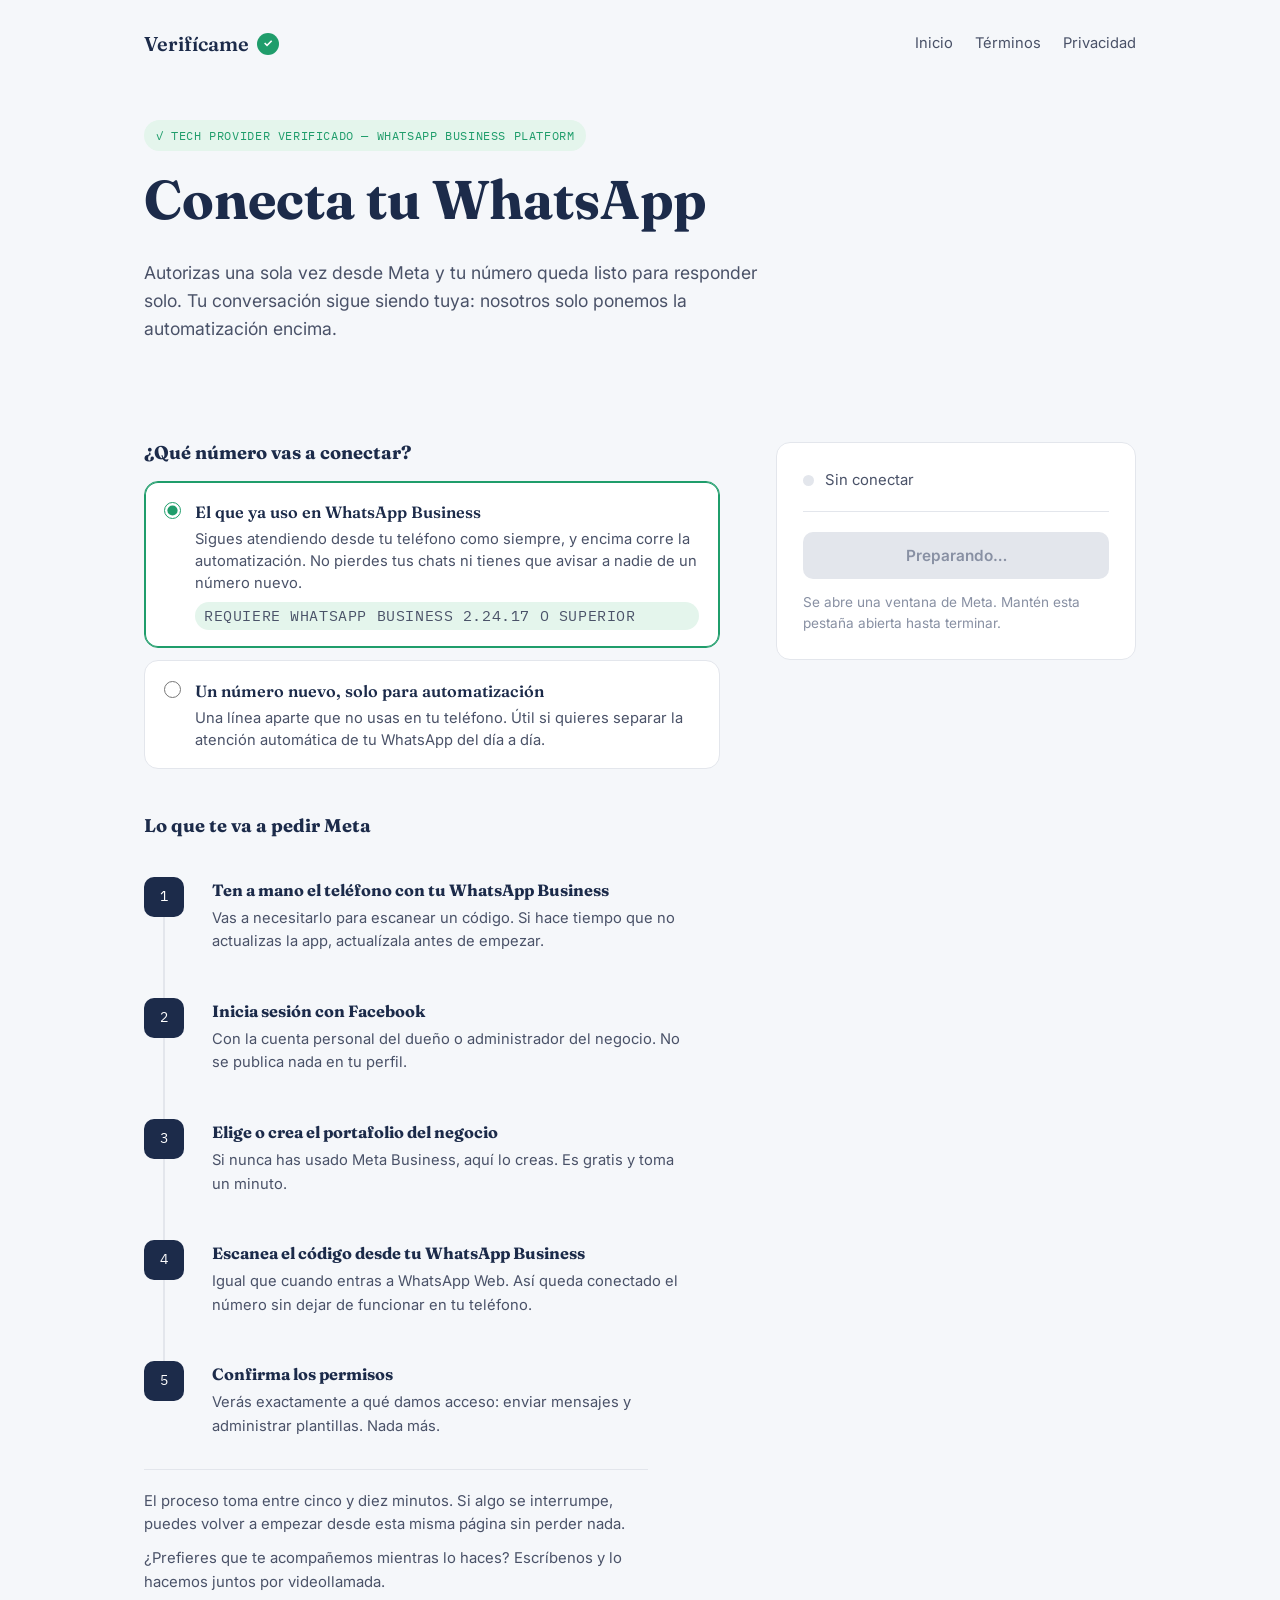
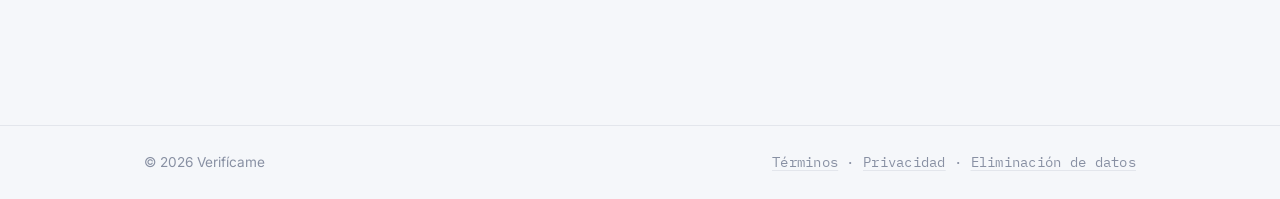
==== conectate.html @ 5ae36aba "Add WhatsApp onboarding page with Coexistence support Add /conectate, the page clients use to connec" ====
<!DOCTYPE html>
<html lang="es">
<head>
<meta charset="UTF-8">
<meta name="viewport" content="width=device-width, initial-scale=1.0">
<title>Conecta tu WhatsApp — Verifícame</title>
<meta name="description" content="Conecta el WhatsApp de tu negocio con Verifícame. Autorizas una sola vez desde Meta y tu número queda listo para responder solo.">
<!-- Página operativa: se le pasa al cliente por enlace directo, no se busca. -->
<meta name="robots" content="noindex, follow">
<link rel="preconnect" href="https://fonts.googleapis.com">
<link rel="preconnect" href="https://fonts.gstatic.com" crossorigin>
<link href="https://fonts.googleapis.com/css2?family=Fraunces:opsz,wght@9..144,400;9..144,600;9..144,700&family=Inter:wght@400;500;600&family=IBM+Plex+Mono:wght@400;500&display=swap" rel="stylesheet">
<link rel="stylesheet" href="styles.css">
</head>
<body>

<header class="site-header">
  <a href="/" class="wordmark">Verifícame <span class="mark">✓</span></a>
  <nav>
    <a href="/">Inicio</a>
    <a href="/terminos">Términos</a>
    <a href="/privacidad">Privacidad</a>
  </nav>
</header>

<section class="hero">
  <span class="badge">✓ Tech Provider verificado — WhatsApp Business Platform</span>
  <h1>Conecta tu WhatsApp</h1>
  <p class="lede">
    Autorizas una sola vez desde Meta y tu número queda listo para responder solo.
    Tu conversación sigue siendo tuya: nosotros solo ponemos la automatización encima.
  </p>
</section>

<main class="conectar">

  <div>
    <h2>¿Qué número vas a conectar?</h2>

    <fieldset class="opciones">
      <legend class="sr-only">Tipo de conexión</legend>

      <label class="opcion">
        <input type="radio" name="flujo" value="coexistencia" checked>
        <strong>El que ya uso en WhatsApp Business</strong>
        <span>
          Sigues atendiendo desde tu teléfono como siempre, y encima corre la
          automatización. No pierdes tus chats ni tienes que avisar a nadie de
          un número nuevo.
        </span>
        <span class="requisito">Requiere WhatsApp Business 2.24.17 o superior</span>
      </label>

      <label class="opcion">
        <input type="radio" name="flujo" value="nuevo">
        <strong>Un número nuevo, solo para automatización</strong>
        <span>
          Una línea aparte que no usas en tu teléfono. Útil si quieres separar
          la atención automática de tu WhatsApp del día a día.
        </span>
      </label>
    </fieldset>

    <h2>Lo que te va a pedir Meta</h2>

    <div class="process-list" id="pasos-coexistencia">
      <div class="process-step">
        <span class="num">1</span>
        <div>
          <h4>Ten a mano el teléfono con tu WhatsApp Business</h4>
          <p>Vas a necesitarlo para escanear un código. Si hace tiempo que no actualizas la app, actualízala antes de empezar.</p>
        </div>
      </div>
      <div class="process-step">
        <span class="num">2</span>
        <div>
          <h4>Inicia sesión con Facebook</h4>
          <p>Con la cuenta personal del dueño o administrador del negocio. No se publica nada en tu perfil.</p>
        </div>
      </div>
      <div class="process-step">
        <span class="num">3</span>
        <div>
          <h4>Elige o crea el portafolio del negocio</h4>
          <p>Si nunca has usado Meta Business, aquí lo creas. Es gratis y toma un minuto.</p>
        </div>
      </div>
      <div class="process-step">
        <span class="num">4</span>
        <div>
          <h4>Escanea el código desde tu WhatsApp Business</h4>
          <p>Igual que cuando entras a WhatsApp Web. Así queda conectado el número sin dejar de funcionar en tu teléfono.</p>
        </div>
      </div>
      <div class="process-step">
        <span class="num">5</span>
        <div>
          <h4>Confirma los permisos</h4>
          <p>Verás exactamente a qué damos acceso: enviar mensajes y administrar plantillas. Nada más.</p>
        </div>
      </div>
    </div>

    <div class="process-list" id="pasos-nuevo" hidden>
      <div class="process-step">
        <span class="num">1</span>
        <div>
          <h4>Inicia sesión con Facebook</h4>
          <p>Con la cuenta personal del dueño o administrador del negocio. No se publica nada en tu perfil.</p>
        </div>
      </div>
      <div class="process-step">
        <span class="num">2</span>
        <div>
          <h4>Elige o crea el portafolio del negocio</h4>
          <p>Si nunca has usado Meta Business, aquí lo creas. Es gratis y toma un minuto.</p>
        </div>
      </div>
      <div class="process-step">
        <span class="num">3</span>
        <div>
          <h4>Registra el número</h4>
          <p>Uno que no esté en uso en WhatsApp ni en WhatsApp Business. Meta lo verifica con un código por SMS o llamada.</p>
        </div>
      </div>
      <div class="process-step">
        <span class="num">4</span>
        <div>
          <h4>Confirma los permisos</h4>
          <p>Verás exactamente a qué damos acceso: enviar mensajes y administrar plantillas. Nada más.</p>
        </div>
      </div>
    </div>

    <div class="nota-lateral">
      <p>El proceso toma entre cinco y diez minutos. Si algo se interrumpe, puedes volver a empezar desde esta misma página sin perder nada.</p>
      <p>¿Prefieres que te acompañemos mientras lo haces? Escríbenos y lo hacemos juntos por videollamada.</p>
    </div>
  </div>

  <aside class="panel" id="panel" data-estado="inicio">
    <div class="dial">
      <span class="dot" aria-hidden="true"></span>
      <span id="dial">Sin conectar</span>
    </div>

    <button type="button" class="btn btn-primary" id="boton" disabled>Preparando…</button>

    <p class="letra-chica">Se abre una ventana de Meta. Mantén esta pestaña abierta hasta terminar.</p>

    <p class="aviso" id="aviso" role="status" aria-live="polite"></p>

    <div class="resultado" id="resultado" hidden>
      <dl>
        <dt>Cuenta de WhatsApp Business</dt>
        <dd id="waba">—</dd>
        <dt>Número</dt>
        <dd id="numero">—</dd>
      </dl>
    </div>
  </aside>

</main>

<footer class="site-footer">
  <div class="in">
    <span>© <span id="year"></span> Verifícame</span>
    <span class="mono"><a href="/terminos">Términos</a> · <a href="/privacidad">Privacidad</a> · <a href="/eliminacion-datos">Eliminación de datos</a></span>
  </div>
</footer>

<noscript>
  <p class="nota-sin-js">
    Esta página necesita JavaScript para abrir el registro de Meta. Actívalo y recarga, o escríbenos y lo hacemos juntos.
  </p>
</noscript>

<script>
document.getElementById('year').textContent = new Date().getFullYear();

/* ── CONFIGURACIÓN ──────────────────────────────────────────────── */

const ID_APP    = '1113254291028963';
const ID_CONFIG = '1613100413530994';
const VERSION   = 'v26.0';

// Canjea el código por un token permanente. Tiene que ser un servidor: el App
// Secret nunca puede viajar al navegador. Además el código es de un solo uso y
// caduca en segundos, así que el canje debe ser lo primero que haga n8n.
const URL_BACKEND = 'https://n8n.verificame.co/webhook/onboarding-whatsapp';

// Meta solo muestra la pantalla de "conecta el número que ya usas" si se pide
// este featureType. Sin él el flujo pide un número nuevo aunque el cliente haya
// elegido coexistencia, y el fallo no se nota hasta que ya está dentro del
// registro de Meta.
const FEATURE_COEXISTENCIA = 'whatsapp_business_app_onboarding';

// Los mensajes del registro llegan por postMessage. Se compara el origen
// completo y no con endsWith, porque 'https://falsofacebook.com' también
// termina en facebook.com.
const ORIGENES_META = [
  'https://www.facebook.com',
  'https://web.facebook.com',
  'https://facebook.com'
];

/* ── ESTADO ─────────────────────────────────────────────────────── */

const panel     = document.getElementById('panel');
const dial      = document.getElementById('dial');
const boton     = document.getElementById('boton');
const aviso     = document.getElementById('aviso');
const resultado = document.getElementById('resultado');

let datosRegistro = null;   // { waba_id, phone_number_id? }
let codigo        = null;
let rescate       = null;
let enviado       = false;

function flujoElegido() {
  return document.querySelector('input[name="flujo"]:checked').value;
}

function estado(nombre, texto) {
  panel.dataset.estado = nombre;
  dial.textContent = texto;
}

function avisar(tipo, texto) {
  aviso.className = 'aviso ' + tipo;
  aviso.textContent = texto;
}

function limpiarAviso() {
  aviso.className = 'aviso';
  aviso.textContent = '';
}

function permitirReintento(etiqueta) {
  boton.disabled = false;
  boton.textContent = etiqueta;
}

/* ── ELECCIÓN DE FLUJO ──────────────────────────────────────────── */

document.querySelectorAll('input[name="flujo"]').forEach(function (radio) {
  radio.addEventListener('change', function () {
    var coexiste = flujoElegido() === 'coexistencia';
    document.getElementById('pasos-coexistencia').hidden = !coexiste;
    document.getElementById('pasos-nuevo').hidden = coexiste;
  });
});

/* ── SDK DE META ────────────────────────────────────────────────── */

window.fbAsyncInit = function () {
  FB.init({ appId: ID_APP, cookie: true, xfbml: false, version: VERSION });
  permitirReintento('Conectar mi WhatsApp');
};

(function (d, s, id) {
  var js, primero = d.getElementsByTagName(s)[0];
  if (d.getElementById(id)) return;
  js = d.createElement(s);
  js.id = id;
  js.src = 'https://connect.facebook.net/es_LA/sdk.js';
  primero.parentNode.insertBefore(js, primero);
}(document, 'script', 'facebook-jssdk'));

// Sin esto, cuando connect.facebook.net no carga —bloqueador de rastreadores,
// red corporativa, extensión de privacidad— el botón se queda en "Preparando…"
// para siempre y el cliente no tiene forma de saber qué pasó.
setTimeout(function () {
  if (window.FB) return;
  boton.textContent = 'No se pudo cargar Meta';
  avisar('mal', 'No cargó el conector de Meta. Casi siempre es un bloqueador de rastreadores o la red: desactívalo para esta página y recárgala, o escríbenos y lo hacemos juntos.');
}, 8000);

/* ── MENSAJES DEL REGISTRO ──────────────────────────────────────── */

window.addEventListener('message', function (evento) {
  if (ORIGENES_META.indexOf(evento.origin) === -1) return;

  var datos = evento.data;
  if (typeof datos === 'string') {
    try { datos = JSON.parse(datos); } catch (e) { return; }
  }
  if (!datos || datos.type !== 'WA_EMBEDDED_SIGNUP') return;

  switch (datos.event) {
    // Tres finales distintos según el flujo. El de coexistencia es
    // FINISH_WHATSAPP_BUSINESS_APP_ONBOARDING y su payload no trae
    // phone_number_id: el número llega después por webhook.
    case 'FINISH':
    case 'FINISH_ONLY_WABA':
    case 'FINISH_WHATSAPP_BUSINESS_APP_ONBOARDING':
      datosRegistro = datos.data || {};
      programarRescate();
      enviar();
      break;

    // Meta no emite un evento ERROR: los fallos llegan como CANCEL con
    // error_message. Distinguirlos importa, porque decirle "cerraste la
    // ventana" a quien tuvo un error lo manda a buscar el problema donde no está.
    case 'CANCEL':
      var motivo = datos.data && datos.data.error_message;
      estado(motivo ? 'fallo' : 'inicio', motivo ? 'No se pudo conectar' : 'Sin conectar');
      permitirReintento('Conectar mi WhatsApp');
      avisar('mal', motivo || 'Cerraste la ventana antes de terminar. Puedes intentarlo otra vez cuando quieras.');
      break;
  }
});

/* ── RESPUESTA DE FB.login ──────────────────────────────────────── */

function respuestaLogin(respuesta) {
  if (respuesta && respuesta.authResponse && respuesta.authResponse.code) {
    codigo = respuesta.authResponse.code;
    programarRescate();
    enviar();
    return;
  }
  // Sin código no hay nada que canjear. Si el registro ya terminó, del aviso se
  // encarga el rescate; si no, es que simplemente cerró la ventana.
  if (!datosRegistro) {
    estado('inicio', 'Sin conectar');
    permitirReintento('Conectar mi WhatsApp');
  }
}

/* ── ENVÍO AL BACKEND ───────────────────────────────────────────── */

// El código y los datos del registro llegan por caminos distintos y sin orden
// garantizado, así que solo se envía cuando ya están los dos.
function enviar() {
  if (!codigo || !datosRegistro || enviado) return;

  clearTimeout(rescate);
  enviado = true;
  estado('trabajando', 'Terminando la conexión…');

  fetch(URL_BACKEND, {
    method: 'POST',
    headers: { 'Content-Type': 'application/json' },
    body: JSON.stringify({
      code: codigo,
      waba_id: datosRegistro.waba_id || null,
      phone_number_id: datosRegistro.phone_number_id || null,
      flujo: flujoElegido()
    })
  })
    .then(function (r) {
      if (!r.ok) throw new Error('backend');
    })
    .then(function () {
      estado('listo', 'Conectado');
      boton.textContent = 'Listo';
      avisar('bien', 'Tu número quedó conectado. Ya puedes cerrar esta página.');
      document.getElementById('waba').textContent = datosRegistro.waba_id || '—';
      document.getElementById('numero').textContent =
        datosRegistro.phone_number_id || 'Se sincroniza en unos minutos';
      resultado.hidden = false;
    })
    .catch(function () {
      enviado = false;
      estado('fallo', 'Falta un paso');
      permitirReintento('Reintentar');
      avisar('mal', 'Autorizaste correctamente, pero no pudimos guardar la conexión. Escríbenos y lo terminamos nosotros: no hace falta que repitas nada en Meta.');
    });
}

// Si una de las dos piezas no llega nunca, el panel se quedaría en "esperando"
// con el botón desactivado y sin salida. Este temporizador es esa salida.
function programarRescate() {
  clearTimeout(rescate);
  if (codigo && datosRegistro) return;
  rescate = setTimeout(function () {
    if (codigo && datosRegistro) return;
    estado('fallo', 'Quedó a medias');
    permitirReintento('Reintentar');
    avisar('mal', 'La autorización quedó a medias y no pudimos terminarla. Vuelve a intentarlo; si se repite, escríbenos.');
  }, 90000);
}

/* ── LANZAR EL FLUJO ────────────────────────────────────────────── */

boton.addEventListener('click', function () {
  limpiarAviso();
  resultado.hidden = true;
  datosRegistro = null;
  codigo = null;
  enviado = false;
  clearTimeout(rescate);

  boton.disabled = true;
  estado('trabajando', 'Esperando autorización en Meta…');

  var extras = {
    setup: {},
    sessionInfoVersion: '3'
  };
  if (flujoElegido() === 'coexistencia') {
    extras.featureType = FEATURE_COEXISTENCIA;
  }

  FB.login(respuestaLogin, {
    config_id: ID_CONFIG,
    response_type: 'code',
    override_default_response_type: true,
    extras: extras
  });
});
</script>

</body>
</html>
---- styles.css ----
/* Verifícame — sistema visual base
   Paleta: navy de confianza + verde "verificado" como único acento.
   Tipografía: Fraunces (display, con carácter) + Inter (cuerpo) + IBM Plex Mono (rótulos/cláusulas).
*/

:root {
  --bg: #F5F7FA;
  --bg-card: #FFFFFF;
  --ink: #12172B;
  --ink-soft: #4A5268;
  --ink-faint: #8890A3;
  --line: #E3E6EC;
  --brand: #1C2B4A;
  --accent: #1F9D6B;
  --accent-soft: #E4F5EC;
  --alert: #A6371F;
  --alert-soft: #FBEDE9;
  --radius: 14px;
  --max: 760px;
}

* { box-sizing: border-box; }

html {
  scroll-behavior: smooth;
}

body {
  margin: 0;
  background: var(--bg);
  color: var(--ink);
  font-family: 'Inter', system-ui, sans-serif;
  font-size: 16px;
  line-height: 1.6;
  -webkit-font-smoothing: antialiased;
}

a {
  color: var(--brand);
  text-decoration-color: var(--line);
  text-underline-offset: 3px;
}
a:hover { text-decoration-color: var(--accent); }
a:focus-visible, button:focus-visible {
  outline: 2px solid var(--accent);
  outline-offset: 3px;
  border-radius: 4px;
}

h1, h2, h3 {
  font-family: 'Fraunces', Georgia, serif;
  color: var(--brand);
  line-height: 1.15;
  margin: 0 0 0.5em;
}

.mono {
  font-family: 'IBM Plex Mono', ui-monospace, monospace;
  letter-spacing: 0.02em;
}

/* Header */
.site-header {
  display: flex;
  align-items: center;
  justify-content: space-between;
  max-width: 1040px;
  margin: 0 auto;
  padding: 28px 24px 20px;
}

.wordmark {
  display: inline-flex;
  align-items: center;
  gap: 8px;
  font-family: 'Fraunces', Georgia, serif;
  font-weight: 600;
  font-size: 1.25rem;
  color: var(--brand);
  text-decoration: none;
}

.wordmark .mark {
  display: inline-flex;
  align-items: center;
  justify-content: center;
  width: 22px;
  height: 22px;
  border-radius: 999px;
  background: var(--accent);
  color: #fff;
  font-size: 0.7rem;
  font-family: 'Inter', sans-serif;
  font-weight: 700;
}

.site-header nav {
  display: flex;
  gap: 22px;
  font-size: 0.92rem;
}
.site-header nav a {
  color: var(--ink-soft);
  text-decoration: none;
}
.site-header nav a:hover,
.site-header nav a[aria-current="page"] {
  color: var(--brand);
}

/* Legal document layout */
.doc {
  max-width: var(--max);
  margin: 0 auto;
  padding: 8px 24px 100px;
}

.doc-meta {
  display: flex;
  flex-wrap: wrap;
  gap: 8px 18px;
  font-family: 'IBM Plex Mono', monospace;
  font-size: 0.78rem;
  color: var(--ink-faint);
  text-transform: uppercase;
  letter-spacing: 0.04em;
  margin: 6px 0 28px;
}

.doc h1 {
  font-size: clamp(2rem, 4vw, 2.6rem);
  max-width: 14ch;
}

.doc > .lede {
  color: var(--ink-soft);
  font-size: 1.05rem;
  max-width: 60ch;
  margin-bottom: 40px;
}

.clause {
  border-top: 1px solid var(--line);
  padding: 32px 0;
  display: grid;
  grid-template-columns: 56px 1fr;
  gap: 20px;
}

.clause:last-of-type { border-bottom: 1px solid var(--line); }

.clause .idx {
  font-family: 'IBM Plex Mono', monospace;
  color: var(--accent);
  font-size: 0.85rem;
  padding-top: 4px;
}

.clause h2 {
  font-size: 1.2rem;
  margin-bottom: 10px;
}

.clause p, .clause li {
  color: var(--ink-soft);
  font-size: 0.98rem;
}

.clause ul {
  margin: 8px 0 0;
  padding-left: 1.1em;
}
.clause li { margin-bottom: 6px; }

.fill {
  background: var(--accent-soft);
  color: #0B6B47;
  padding: 0 5px;
  border-radius: 4px;
  font-weight: 600;
}

.callout {
  background: var(--bg-card);
  border: 1px solid var(--line);
  border-radius: var(--radius);
  padding: 20px 22px;
  margin: 36px 0;
  font-size: 0.94rem;
  color: var(--ink-soft);
}
.callout strong { color: var(--brand); }

/* Footer */
.site-footer {
  border-top: 1px solid var(--line);
  margin-top: 40px;
}
.site-footer .in {
  max-width: 1040px;
  margin: 0 auto;
  padding: 26px 24px;
  display: flex;
  flex-wrap: wrap;
  gap: 10px 24px;
  align-items: center;
  justify-content: space-between;
  font-size: 0.85rem;
  color: var(--ink-faint);
}
.site-footer a { color: var(--ink-faint); }
.site-footer a:hover { color: var(--brand); }

/* Home hero */
.hero {
  max-width: 1040px;
  margin: 0 auto;
  padding: 40px 24px 60px;
  position: relative;
}

.seal {
  position: absolute;
  top: 6px;
  right: 24px;
  width: 92px;
  height: 92px;
  transform: rotate(-9deg);
  opacity: 0.9;
}

.hero .eyebrow {
  font-family: 'IBM Plex Mono', monospace;
  font-size: 0.78rem;
  color: var(--accent);
  text-transform: uppercase;
  letter-spacing: 0.08em;
  margin-bottom: 14px;
}

.hero h1 {
  font-size: clamp(2.2rem, 5vw, 3.4rem);
  max-width: 16ch;
}

.hero .lede {
  max-width: 56ch;
  color: var(--ink-soft);
  font-size: 1.1rem;
  margin: 18px 0 30px;
}

.hero .links a {
  display: inline-block;
  margin-right: 14px;
  font-size: 0.95rem;
  text-decoration: none;
  color: var(--brand);
  border-bottom: 1px solid var(--line);
  padding-bottom: 2px;
}
.hero .links a:hover { border-color: var(--accent); }

.projects {
  max-width: 1040px;
  margin: 0 auto;
  padding: 0 24px 60px;
  display: grid;
  grid-template-columns: repeat(auto-fit, minmax(230px, 1fr));
  gap: 16px;
}

.project-card {
  background: var(--bg-card);
  border: 1px solid var(--line);
  border-radius: var(--radius);
  padding: 22px;
}
.project-card .tag {
  font-family: 'IBM Plex Mono', monospace;
  font-size: 0.72rem;
  color: var(--accent);
  text-transform: uppercase;
  letter-spacing: 0.05em;
}
.project-card h3 { font-size: 1.1rem; margin: 8px 0 6px; }
.project-card p { color: var(--ink-soft); font-size: 0.92rem; margin: 0; }

@media (max-width: 560px) {
  .clause { grid-template-columns: 1fr; gap: 6px; }
  .clause .idx { padding-top: 0; }
  .seal { display: none; }
}

@media (prefers-reduced-motion: reduce) {
  html { scroll-behavior: auto; }
}

/* ===== Landing page components (index.html) ===== */

.section {
  max-width: 1040px;
  margin: 0 auto;
  padding: 70px 24px;
}

.section-head {
  max-width: 620px;
  margin-bottom: 44px;
}
.section-head h2 {
  font-size: clamp(1.7rem, 3vw, 2.3rem);
  margin-bottom: 12px;
}
.section-head p {
  color: var(--ink-soft);
  font-size: 1.02rem;
}

.badge {
  display: inline-flex;
  align-items: center;
  gap: 7px;
  font-family: 'IBM Plex Mono', monospace;
  font-size: 0.76rem;
  text-transform: uppercase;
  letter-spacing: 0.05em;
  color: var(--accent);
  background: var(--accent-soft);
  padding: 6px 12px;
  border-radius: 999px;
  margin-bottom: 18px;
}

/* Buttons */
.btn {
  display: inline-flex;
  align-items: center;
  gap: 8px;
  font-family: 'Inter', sans-serif;
  font-weight: 600;
  font-size: 0.96rem;
  padding: 13px 22px;
  border-radius: 10px;
  text-decoration: none;
  border: 1px solid transparent;
  transition: transform 0.15s ease, box-shadow 0.15s ease;
}
.btn:hover { transform: translateY(-1px); }

.btn-primary {
  background: var(--brand);
  color: #fff;
}
.btn-primary:hover { box-shadow: 0 8px 20px -8px rgba(28,43,74,0.55); }

.btn-ghost {
  background: transparent;
  border-color: var(--line);
  color: var(--brand);
}
.btn-ghost:hover { border-color: var(--brand); }

.btn-row {
  display: flex;
  flex-wrap: wrap;
  gap: 12px;
  margin-top: 8px;
}

/* Feature grid */
.feature-grid {
  display: grid;
  grid-template-columns: repeat(auto-fit, minmax(240px, 1fr));
  gap: 18px;
}

.feature-card {
  background: var(--bg-card);
  border: 1px solid var(--line);
  border-radius: var(--radius);
  padding: 26px;
}

.icon-circle {
  width: 40px;
  height: 40px;
  border-radius: 10px;
  background: var(--accent-soft);
  color: var(--accent);
  display: flex;
  align-items: center;
  justify-content: center;
  margin-bottom: 16px;
}
.icon-circle svg { width: 20px; height: 20px; }

.feature-card h3 {
  font-size: 1.06rem;
  margin-bottom: 8px;
}
.feature-card p {
  color: var(--ink-soft);
  font-size: 0.92rem;
  margin: 0;
}

/* Process */
.process-list {
  display: flex;
  flex-direction: column;
}

.process-step {
  display: grid;
  grid-template-columns: 48px 1fr;
  gap: 20px;
  padding: 22px 0;
  position: relative;
}

.process-step .num {
  width: 40px;
  height: 40px;
  border-radius: 10px;
  background: var(--brand);
  color: #fff;
  font-family: 'IBM Plex Mono', monospace;
  font-size: 0.85rem;
  display: flex;
  align-items: center;
  justify-content: center;
  position: relative;
  z-index: 1;
}

.process-step:not(:last-child)::before {
  content: '';
  position: absolute;
  left: 19px;
  top: 48px;
  width: 2px;
  height: calc(100% - 20px);
  background: var(--line);
}

.process-step h4 {
  font-family: 'Fraunces', serif;
  color: var(--brand);
  font-size: 1.02rem;
  margin: 0 0 4px;
}
.process-step p {
  color: var(--ink-soft);
  font-size: 0.92rem;
  margin: 0;
  max-width: 52ch;
}

/* Final CTA */
.cta-final {
  background: var(--brand);
  border-radius: 20px;
  padding: 52px 40px;
  text-align: center;
  color: #fff;
}
.cta-final h2 {
  color: #fff;
  font-size: clamp(1.7rem, 3vw, 2.2rem);
}
.cta-final p {
  color: #C7CEDE;
  max-width: 48ch;
  margin: 10px auto 26px;
}
.cta-final .btn-row { justify-content: center; }
.cta-final .btn-primary { background: var(--accent); }
.cta-final .btn-ghost { border-color: rgba(255,255,255,0.3); color: #fff; }
.cta-final .btn-ghost:hover { border-color: #fff; }

@media (max-width: 560px) {
  .process-step { grid-template-columns: 36px 1fr; }
  .cta-final { padding: 40px 22px; border-radius: 16px; }
}

/* ===== Conexión de WhatsApp (conectate.html) ===== */

/* Cualquier display declarado en una clase pisa el display:none que trae el
   atributo hidden, y el elemento se queda visible. Pasó con los dos listados
   de pasos: .process-list es flex, así que salían los dos a la vez. */
[hidden] { display: none !important; }

.conectar {
  max-width: 1040px;
  margin: 0 auto;
  padding: 8px 24px 90px;
  display: grid;
  grid-template-columns: minmax(0, 1fr) minmax(0, 360px);
  gap: 56px;
  align-items: start;
}

.conectar h2 {
  font-size: 1.15rem;
  margin-bottom: 18px;
}

/* Elección de flujo: radios de verdad, pintados como tarjetas. Con <div> y
   JavaScript se pierde la navegación por teclado y el lector de pantalla no
   sabe que son opciones excluyentes. */
.opciones {
  display: grid;
  gap: 12px;
  margin: 0 0 46px;
  padding: 0;
  border: 0;
}

.opcion {
  position: relative;
  display: block;
  background: var(--bg-card);
  border: 1px solid var(--line);
  border-radius: var(--radius);
  padding: 17px 20px 17px 50px;
  cursor: pointer;
}
.opcion:hover { border-color: var(--ink-faint); }
.opcion:has(input:checked) {
  border-color: var(--accent);
  box-shadow: inset 0 0 0 1px var(--accent);
}
.opcion:has(input:focus-visible) {
  outline: 2px solid var(--accent);
  outline-offset: 3px;
}

.opcion input {
  position: absolute;
  left: 19px;
  top: 20px;
  width: 17px;
  height: 17px;
  margin: 0;
  accent-color: var(--accent);
}

.opcion strong {
  display: block;
  font-family: 'Fraunces', Georgia, serif;
  color: var(--brand);
  font-size: 1.02rem;
  font-weight: 600;
  margin-bottom: 3px;
}
.opcion span {
  display: block;
  color: var(--ink-soft);
  font-size: 0.92rem;
  line-height: 1.5;
}

.requisito {
  font-family: 'IBM Plex Mono', monospace;
  font-size: 0.72rem;
  text-transform: uppercase;
  letter-spacing: 0.04em;
  color: var(--accent);
  background: var(--accent-soft);
  border-radius: 999px;
  padding: 3px 9px;
  margin-top: 8px;
  display: inline-block;
}

.nota-lateral {
  border-top: 1px solid var(--line);
  padding-top: 20px;
  margin-top: 8px;
  color: var(--ink-soft);
  font-size: 0.93rem;
  max-width: 56ch;
}
.nota-lateral p { margin: 0 0 10px; }
.nota-lateral p:last-child { margin: 0; }

/* Panel de conexión */
.panel {
  background: var(--bg-card);
  border: 1px solid var(--line);
  border-radius: var(--radius);
  padding: 26px;
  position: sticky;
  top: 24px;
}

.panel .btn {
  width: 100%;
  justify-content: center;
}
.panel .btn:disabled {
  background: var(--line);
  color: var(--ink-faint);
  cursor: not-allowed;
  transform: none;
  box-shadow: none;
}

.dial {
  display: flex;
  align-items: center;
  gap: 11px;
  padding-bottom: 19px;
  margin-bottom: 20px;
  border-bottom: 1px solid var(--line);
  font-size: 0.93rem;
  color: var(--ink-soft);
}

.dot {
  position: relative;
  flex: none;
  width: 11px;
  height: 11px;
  border-radius: 50%;
  background: var(--line);
}

[data-estado="trabajando"] .dot,
[data-estado="listo"] .dot { background: var(--accent); }
[data-estado="fallo"] .dot { background: var(--alert); }

[data-estado="trabajando"] .dot::after {
  content: '';
  position: absolute;
  inset: -6px;
  border-radius: 50%;
  border: 1px solid var(--accent);
  animation: latido 1.6s ease-out infinite;
}

@keyframes latido {
  from { transform: scale(0.6); opacity: 1; }
  to   { transform: scale(1.35); opacity: 0; }
}
@media (prefers-reduced-motion: reduce) {
  .dot::after { animation: none; opacity: 0; }
}

.letra-chica {
  margin: 13px 0 0;
  font-size: 0.85rem;
  line-height: 1.5;
  color: var(--ink-faint);
}

.aviso {
  margin-top: 18px;
  padding: 13px 15px;
  border-radius: 10px;
  font-size: 0.9rem;
  line-height: 1.5;
}
.aviso:empty { display: none; }
.aviso.mal  { background: var(--alert-soft); color: var(--alert); }
.aviso.bien { background: var(--accent-soft); color: #0B6B47; }

.resultado {
  margin-top: 22px;
  padding-top: 19px;
  border-top: 1px solid var(--line);
}
.resultado dl { margin: 0; font-size: 0.88rem; }
.resultado dt { color: var(--ink-faint); margin-bottom: 2px; }
.resultado dd {
  margin: 0 0 12px;
  font-family: 'IBM Plex Mono', ui-monospace, monospace;
  font-size: 0.86rem;
  color: var(--brand);
  word-break: break-all;
}
.resultado dd:last-child { margin-bottom: 0; }

@media (max-width: 860px) {
  .conectar {
    grid-template-columns: 1fr;
    gap: 40px;
    padding-bottom: 60px;
  }
  .panel { position: static; }
}

/* Visible solo para lectores de pantalla: el <legend> del grupo de opciones
   hace falta para que se anuncie como un grupo, pero en pantalla lo dicen ya
   el encabezado y las propias tarjetas. */
.sr-only {
  position: absolute;
  width: 1px;
  height: 1px;
  padding: 0;
  margin: -1px;
  overflow: hidden;
  clip: rect(0 0 0 0);
  white-space: nowrap;
  border: 0;
}

.nota-sin-js {
  max-width: 1040px;
  margin: 0 auto;
  padding: 0 24px 40px;
  color: var(--alert);
}

/* La cabecera era una fila sin envolver: en un móvil de 375px la navegación se
   salía de la pantalla y en la portada, con cuatro enlaces, quedaba cortada por
   la mitad. Se vio al montar /conectate, que se abre casi siempre desde el
   teléfono. Afecta a todas las páginas porque la cabecera es la misma. */
@media (max-width: 620px) {
  .site-header {
    flex-wrap: wrap;
    gap: 12px 18px;
    padding-bottom: 16px;
  }
  .site-header nav {
    flex-wrap: wrap;
    gap: 8px 18px;
  }
}
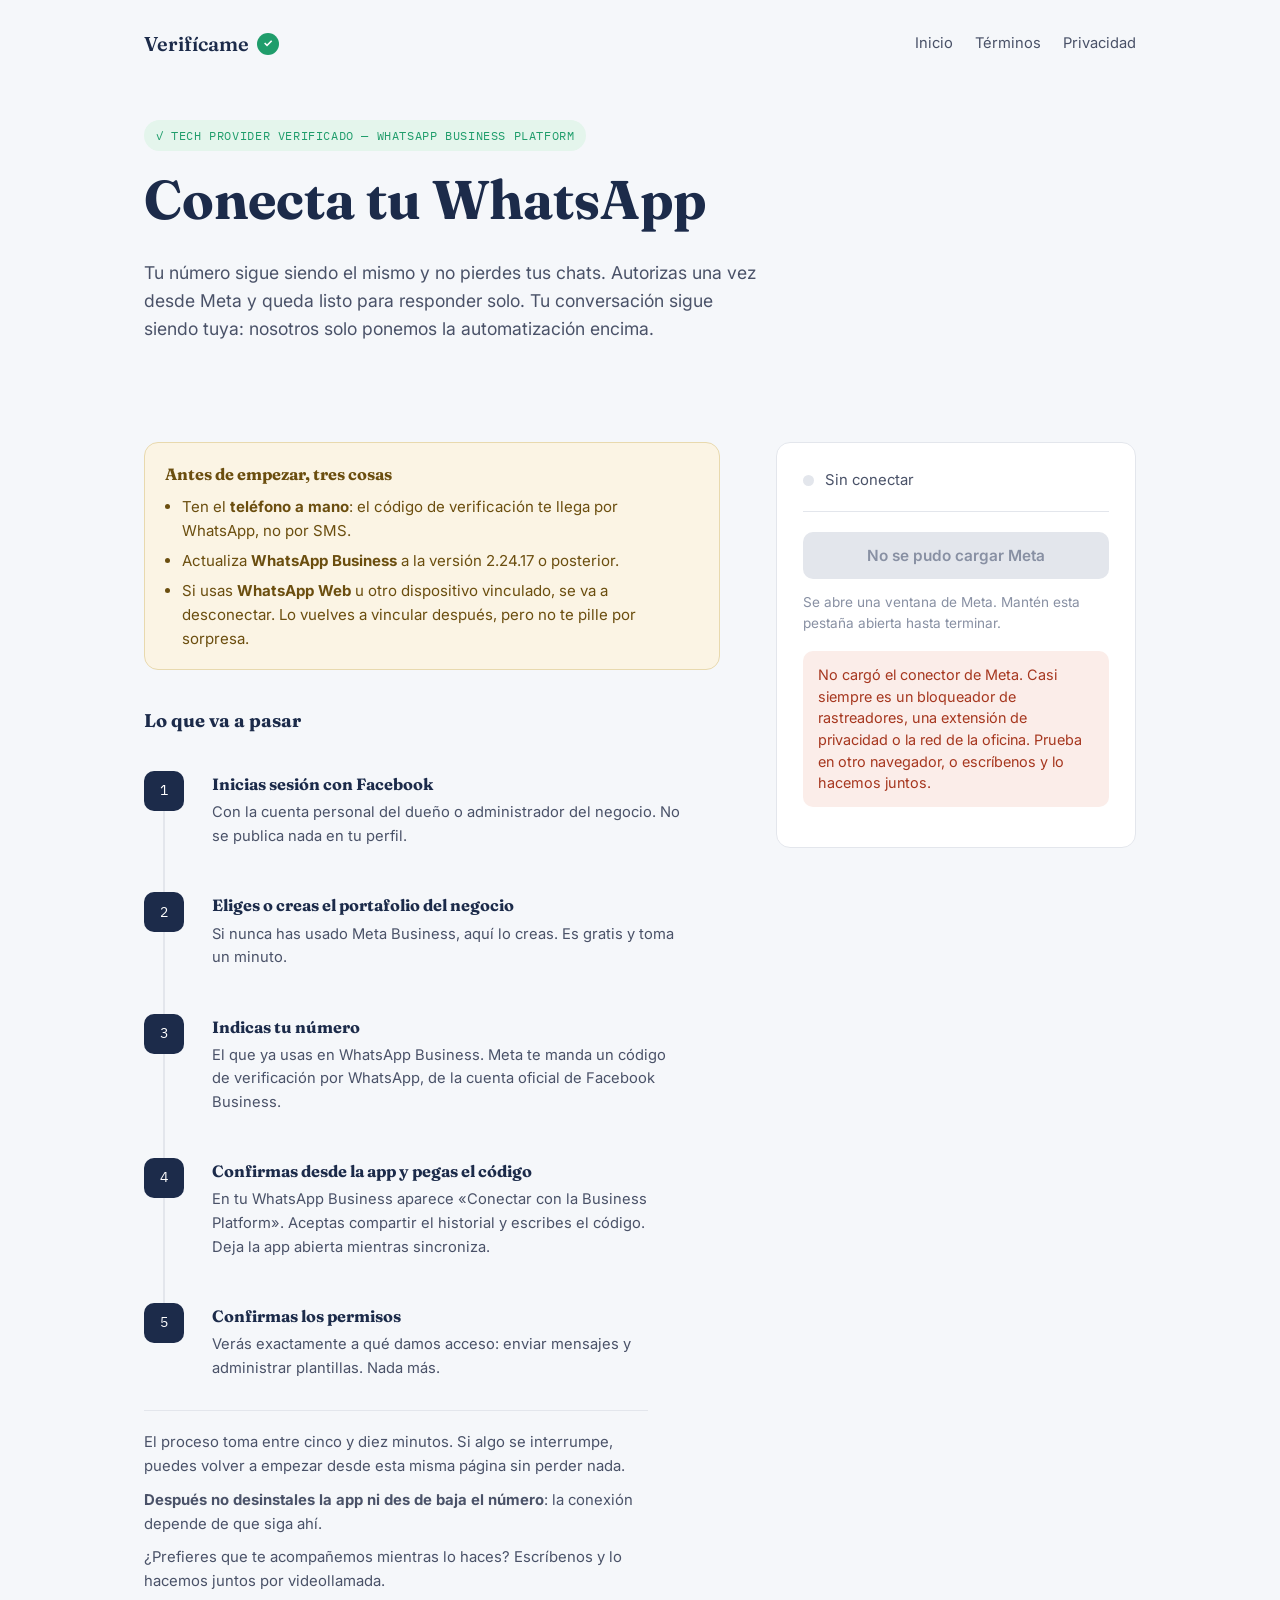
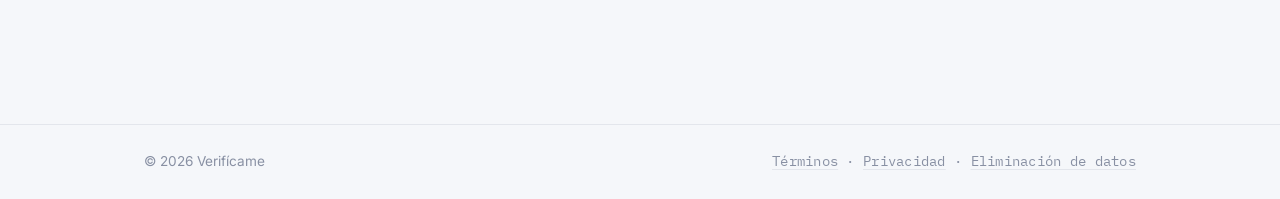
==== commit dbee9547: "Simplify onboarding to a single Coexistence button Replace the two-flow chooser on /conectate with o" ====
--- a/conectate.html
+++ b/conectate.html
@@ -6,7 +6,7 @@
 <title>Conecta tu WhatsApp — Verifícame</title>
 <meta name="description" content="Conecta el WhatsApp de tu negocio con Verifícame. Autorizas una sola vez desde Meta y tu número queda listo para responder solo.">
 <!-- Página operativa: se le pasa al cliente por enlace directo, no se busca. -->
-<meta name="robots" content="noindex, follow">
+<meta name="robots" content="noindex, nofollow">
 <link rel="preconnect" href="https://fonts.googleapis.com">
 <link rel="preconnect" href="https://fonts.gstatic.com" crossorigin>
 <link href="https://fonts.googleapis.com/css2?family=Fraunces:opsz,wght@9..144,400;9..144,600;9..144,700&family=Inter:wght@400;500;600&family=IBM+Plex+Mono:wght@400;500&display=swap" rel="stylesheet">
@@ -27,106 +27,59 @@
   <span class="badge">✓ Tech Provider verificado — WhatsApp Business Platform</span>
   <h1>Conecta tu WhatsApp</h1>
   <p class="lede">
-    Autorizas una sola vez desde Meta y tu número queda listo para responder solo.
-    Tu conversación sigue siendo tuya: nosotros solo ponemos la automatización encima.
+    Tu número sigue siendo el mismo y no pierdes tus chats. Autorizas una vez
+    desde Meta y queda listo para responder solo. Tu conversación sigue siendo
+    tuya: nosotros solo ponemos la automatización encima.
   </p>
 </section>
 
 <main class="conectar">
 
   <div>
-    <h2>¿Qué número vas a conectar?</h2>
-
-    <fieldset class="opciones">
-      <legend class="sr-only">Tipo de conexión</legend>
-
-      <label class="opcion">
-        <input type="radio" name="flujo" value="coexistencia" checked>
-        <strong>El que ya uso en WhatsApp Business</strong>
-        <span>
-          Sigues atendiendo desde tu teléfono como siempre, y encima corre la
-          automatización. No pierdes tus chats ni tienes que avisar a nadie de
-          un número nuevo.
-        </span>
-        <span class="requisito">Requiere WhatsApp Business 2.24.17 o superior</span>
-      </label>
-
-      <label class="opcion">
-        <input type="radio" name="flujo" value="nuevo">
-        <strong>Un número nuevo, solo para automatización</strong>
-        <span>
-          Una línea aparte que no usas en tu teléfono. Útil si quieres separar
-          la atención automática de tu WhatsApp del día a día.
-        </span>
-      </label>
-    </fieldset>
-
-    <h2>Lo que te va a pedir Meta</h2>
-
-    <div class="process-list" id="pasos-coexistencia">
+    <div class="antes-de-empezar">
+      <strong>Antes de empezar, tres cosas</strong>
+      <ul>
+        <li>Ten el <strong>teléfono a mano</strong>: el código de verificación te llega por WhatsApp, no por SMS.</li>
+        <li>Actualiza <strong>WhatsApp Business</strong> a la versión 2.24.17 o posterior.</li>
+        <li>Si usas <strong>WhatsApp Web</strong> u otro dispositivo vinculado, se va a desconectar. Lo vuelves a vincular después, pero no te pille por sorpresa.</li>
+      </ul>
+    </div>
+
+    <h2>Lo que va a pasar</h2>
+
+    <div class="process-list">
       <div class="process-step">
         <span class="num">1</span>
         <div>
-          <h4>Ten a mano el teléfono con tu WhatsApp Business</h4>
-          <p>Vas a necesitarlo para escanear un código. Si hace tiempo que no actualizas la app, actualízala antes de empezar.</p>
+          <h4>Inicias sesión con Facebook</h4>
+          <p>Con la cuenta personal del dueño o administrador del negocio. No se publica nada en tu perfil.</p>
         </div>
       </div>
       <div class="process-step">
         <span class="num">2</span>
         <div>
-          <h4>Inicia sesión con Facebook</h4>
-          <p>Con la cuenta personal del dueño o administrador del negocio. No se publica nada en tu perfil.</p>
+          <h4>Eliges o creas el portafolio del negocio</h4>
+          <p>Si nunca has usado Meta Business, aquí lo creas. Es gratis y toma un minuto.</p>
         </div>
       </div>
       <div class="process-step">
         <span class="num">3</span>
         <div>
-          <h4>Elige o crea el portafolio del negocio</h4>
-          <p>Si nunca has usado Meta Business, aquí lo creas. Es gratis y toma un minuto.</p>
+          <h4>Indicas tu número</h4>
+          <p>El que ya usas en WhatsApp Business. Meta te manda un código de verificación por WhatsApp, de la cuenta oficial de Facebook Business.</p>
         </div>
       </div>
       <div class="process-step">
         <span class="num">4</span>
         <div>
-          <h4>Escanea el código desde tu WhatsApp Business</h4>
-          <p>Igual que cuando entras a WhatsApp Web. Así queda conectado el número sin dejar de funcionar en tu teléfono.</p>
+          <h4>Confirmas desde la app y pegas el código</h4>
+          <p>En tu WhatsApp Business aparece «Conectar con la Business Platform». Aceptas compartir el historial y escribes el código. Deja la app abierta mientras sincroniza.</p>
         </div>
       </div>
       <div class="process-step">
         <span class="num">5</span>
         <div>
-          <h4>Confirma los permisos</h4>
-          <p>Verás exactamente a qué damos acceso: enviar mensajes y administrar plantillas. Nada más.</p>
-        </div>
-      </div>
-    </div>
-
-    <div class="process-list" id="pasos-nuevo" hidden>
-      <div class="process-step">
-        <span class="num">1</span>
-        <div>
-          <h4>Inicia sesión con Facebook</h4>
-          <p>Con la cuenta personal del dueño o administrador del negocio. No se publica nada en tu perfil.</p>
-        </div>
-      </div>
-      <div class="process-step">
-        <span class="num">2</span>
-        <div>
-          <h4>Elige o crea el portafolio del negocio</h4>
-          <p>Si nunca has usado Meta Business, aquí lo creas. Es gratis y toma un minuto.</p>
-        </div>
-      </div>
-      <div class="process-step">
-        <span class="num">3</span>
-        <div>
-          <h4>Registra el número</h4>
-          <p>Uno que no esté en uso en WhatsApp ni en WhatsApp Business. Meta lo verifica con un código por SMS o llamada.</p>
-        </div>
-      </div>
-      <div class="process-step">
-        <span class="num">4</span>
-        <div>
-          <h4>Confirma los permisos</h4>
+          <h4>Confirmas los permisos</h4>
           <p>Verás exactamente a qué damos acceso: enviar mensajes y administrar plantillas. Nada más.</p>
         </div>
       </div>
@@ -134,6 +87,7 @@
 
     <div class="nota-lateral">
       <p>El proceso toma entre cinco y diez minutos. Si algo se interrumpe, puedes volver a empezar desde esta misma página sin perder nada.</p>
+      <p><strong>Después no desinstales la app ni des de baja el número</strong>: la conexión depende de que siga ahí.</p>
       <p>¿Prefieres que te acompañemos mientras lo haces? Escríbenos y lo hacemos juntos por videollamada.</p>
     </div>
   </div>
@@ -189,21 +143,34 @@
 // caduca en segundos, así que el canje debe ser lo primero que haga n8n.
 const URL_BACKEND = 'https://n8n.verificame.co/webhook/onboarding-whatsapp';
 
-// Meta solo muestra la pantalla de "conecta el número que ya usas" si se pide
-// este featureType. Sin él el flujo pide un número nuevo aunque el cliente haya
-// elegido coexistencia, y el fallo no se nota hasta que ya está dentro del
-// registro de Meta.
-const FEATURE_COEXISTENCIA = 'whatsapp_business_app_onboarding';
-
-// Los mensajes del registro llegan por postMessage. Se compara el origen
-// completo y no con endsWith, porque 'https://falsofacebook.com' también
-// termina en facebook.com.
+// Un solo flujo: el número que el cliente ya usa en WhatsApp Business. Meta
+// solo muestra esa pantalla si se pide este featureType; sin él pediría un
+// número nuevo, y el fallo no se nota hasta que el cliente ya está dentro.
+const FEATURE = 'whatsapp_business_app_onboarding';
+
+// Token por cliente: /conectate?i=xxxx. Permite saber en n8n de quién es la
+// conexión sin preguntárselo al cliente, que no sabría qué contestar.
+const INVITACION = new URLSearchParams(location.search).get('i') || null;
+
+// Origen completo, no sufijo: endsWith('facebook.com') aceptaría
+// 'https://falsofacebook.com'.
 const ORIGENES_META = [
   'https://www.facebook.com',
   'https://web.facebook.com',
   'https://facebook.com'
 ];
 
+// Meta tiene varios finales según por dónde salga el cliente dentro de su
+// propio flujo, y no controlamos cuál recorre. Se aceptan todos.
+const EVENTOS_FIN = [
+  'FINISH',
+  'FINISH_ONLY_WABA',
+  'FINISH_WHATSAPP_BUSINESS_APP_ONBOARDING'
+];
+
+const ESPERA_MAX = 90000;   // salida del estado colgado
+const ESPERA_SDK = 12000;   // el SDK no carga
+
 /* ── ESTADO ─────────────────────────────────────────────────────── */
 
 const panel     = document.getElementById('panel');
@@ -214,12 +181,8 @@
 
 let datosRegistro = null;   // { waba_id, phone_number_id? }
 let codigo        = null;
-let rescate       = null;
 let enviado       = false;
-
-function flujoElegido() {
-  return document.querySelector('input[name="flujo"]:checked').value;
-}
+let reloj         = null;
 
 function estado(nombre, texto) {
   panel.dataset.estado = nombre;
@@ -236,26 +199,17 @@
   aviso.textContent = '';
 }
 
-function permitirReintento(etiqueta) {
+function liberar(etiqueta) {
+  clearTimeout(reloj);
   boton.disabled = false;
-  boton.textContent = etiqueta;
-}
-
-/* ── ELECCIÓN DE FLUJO ──────────────────────────────────────────── */
-
-document.querySelectorAll('input[name="flujo"]').forEach(function (radio) {
-  radio.addEventListener('change', function () {
-    var coexiste = flujoElegido() === 'coexistencia';
-    document.getElementById('pasos-coexistencia').hidden = !coexiste;
-    document.getElementById('pasos-nuevo').hidden = coexiste;
-  });
-});
+  if (etiqueta) boton.textContent = etiqueta;
+}
 
 /* ── SDK DE META ────────────────────────────────────────────────── */
 
 window.fbAsyncInit = function () {
   FB.init({ appId: ID_APP, cookie: true, xfbml: false, version: VERSION });
-  permitirReintento('Conectar mi WhatsApp');
+  liberar('Conectar mi WhatsApp');
 };
 
 (function (d, s, id) {
@@ -264,17 +218,20 @@
   js = d.createElement(s);
   js.id = id;
   js.src = 'https://connect.facebook.net/es_LA/sdk.js';
+  js.onerror = sdkNoCarga;
   primero.parentNode.insertBefore(js, primero);
 }(document, 'script', 'facebook-jssdk'));
 
-// Sin esto, cuando connect.facebook.net no carga —bloqueador de rastreadores,
-// red corporativa, extensión de privacidad— el botón se queda en "Preparando…"
-// para siempre y el cliente no tiene forma de saber qué pasó.
-setTimeout(function () {
+// Cuando connect.facebook.net no carga —bloqueador de rastreadores, red
+// corporativa, extensión de privacidad— el botón se quedaría en «Preparando…»
+// para siempre y el cliente no tendría forma de saber qué pasó. El onerror no
+// siempre dispara (a veces el script se sirve vacío), de ahí también el plazo.
+function sdkNoCarga() {
   if (window.FB) return;
   boton.textContent = 'No se pudo cargar Meta';
-  avisar('mal', 'No cargó el conector de Meta. Casi siempre es un bloqueador de rastreadores o la red: desactívalo para esta página y recárgala, o escríbenos y lo hacemos juntos.');
-}, 8000);
+  avisar('mal', 'No cargó el conector de Meta. Casi siempre es un bloqueador de rastreadores, una extensión de privacidad o la red de la oficina. Prueba en otro navegador, o escríbenos y lo hacemos juntos.');
+}
+setTimeout(sdkNoCarga, ESPERA_SDK);
 
 /* ── MENSAJES DEL REGISTRO ──────────────────────────────────────── */
 
@@ -287,27 +244,28 @@
   }
   if (!datos || datos.type !== 'WA_EMBEDDED_SIGNUP') return;
 
-  switch (datos.event) {
-    // Tres finales distintos según el flujo. El de coexistencia es
-    // FINISH_WHATSAPP_BUSINESS_APP_ONBOARDING y su payload no trae
-    // phone_number_id: el número llega después por webhook.
-    case 'FINISH':
-    case 'FINISH_ONLY_WABA':
-    case 'FINISH_WHATSAPP_BUSINESS_APP_ONBOARDING':
-      datosRegistro = datos.data || {};
-      programarRescate();
-      enviar();
-      break;
-
-    // Meta no emite un evento ERROR: los fallos llegan como CANCEL con
-    // error_message. Distinguirlos importa, porque decirle "cerraste la
-    // ventana" a quien tuvo un error lo manda a buscar el problema donde no está.
-    case 'CANCEL':
-      var motivo = datos.data && datos.data.error_message;
-      estado(motivo ? 'fallo' : 'inicio', motivo ? 'No se pudo conectar' : 'Sin conectar');
-      permitirReintento('Conectar mi WhatsApp');
-      avisar('mal', motivo || 'Cerraste la ventana antes de terminar. Puedes intentarlo otra vez cuando quieras.');
-      break;
+  if (EVENTOS_FIN.indexOf(datos.event) !== -1) {
+    // En coexistencia el payload no trae phone_number_id: el número se
+    // sincroniza después y el backend lo resuelve desde la WABA.
+    datosRegistro = datos.data || {};
+    enviar();
+    return;
+  }
+
+  // Meta no emite un evento ERROR: los fallos llegan como CANCEL con
+  // error_message. Distinguirlos importa, porque decirle «cerraste la ventana»
+  // a quien tuvo un error lo manda a buscar el problema donde no está.
+  if (datos.event === 'CANCEL') {
+    var motivo = datos.data && datos.data.error_message;
+    if (motivo) {
+      estado('fallo', 'No se pudo conectar');
+      liberar('Reintentar');
+      avisar('mal', 'Meta rechazó la conexión: ' + motivo);
+    } else {
+      estado('inicio', 'Sin conectar');
+      liberar('Conectar mi WhatsApp');
+      avisar('ojo', 'Cerraste la ventana antes de terminar. Puedes intentarlo otra vez cuando quieras.');
+    }
   }
 });
 
@@ -316,15 +274,14 @@
 function respuestaLogin(respuesta) {
   if (respuesta && respuesta.authResponse && respuesta.authResponse.code) {
     codigo = respuesta.authResponse.code;
-    programarRescate();
     enviar();
     return;
   }
   // Sin código no hay nada que canjear. Si el registro ya terminó, del aviso se
-  // encarga el rescate; si no, es que simplemente cerró la ventana.
+  // encarga el reloj; si no, es que simplemente cerró la ventana.
   if (!datosRegistro) {
     estado('inicio', 'Sin conectar');
-    permitirReintento('Conectar mi WhatsApp');
+    liberar('Conectar mi WhatsApp');
   }
 }
 
@@ -333,10 +290,10 @@
 // El código y los datos del registro llegan por caminos distintos y sin orden
 // garantizado, así que solo se envía cuando ya están los dos.
 function enviar() {
-  if (!codigo || !datosRegistro || enviado) return;
-
-  clearTimeout(rescate);
+  if (enviado || !codigo || !datosRegistro) return;
+
   enviado = true;
+  clearTimeout(reloj);
   estado('trabajando', 'Terminando la conexión…');
 
   fetch(URL_BACKEND, {
@@ -346,7 +303,7 @@
       code: codigo,
       waba_id: datosRegistro.waba_id || null,
       phone_number_id: datosRegistro.phone_number_id || null,
-      flujo: flujoElegido()
+      invitacion: INVITACION
     })
   })
     .then(function (r) {
@@ -364,22 +321,9 @@
     .catch(function () {
       enviado = false;
       estado('fallo', 'Falta un paso');
-      permitirReintento('Reintentar');
-      avisar('mal', 'Autorizaste correctamente, pero no pudimos guardar la conexión. Escríbenos y lo terminamos nosotros: no hace falta que repitas nada en Meta.');
+      liberar('Reintentar');
+      avisar('mal', 'Autorizaste correctamente, pero no pudimos guardar la conexión. Pulsa Reintentar; si vuelve a fallar, escríbenos y lo terminamos nosotros sin que repitas nada en Meta.');
     });
-}
-
-// Si una de las dos piezas no llega nunca, el panel se quedaría en "esperando"
-// con el botón desactivado y sin salida. Este temporizador es esa salida.
-function programarRescate() {
-  clearTimeout(rescate);
-  if (codigo && datosRegistro) return;
-  rescate = setTimeout(function () {
-    if (codigo && datosRegistro) return;
-    estado('fallo', 'Quedó a medias');
-    permitirReintento('Reintentar');
-    avisar('mal', 'La autorización quedó a medias y no pudimos terminarla. Vuelve a intentarlo; si se repite, escríbenos.');
-  }, 90000);
 }
 
 /* ── LANZAR EL FLUJO ────────────────────────────────────────────── */
@@ -390,24 +334,30 @@
   datosRegistro = null;
   codigo = null;
   enviado = false;
-  clearTimeout(rescate);
 
   boton.disabled = true;
   estado('trabajando', 'Esperando autorización en Meta…');
 
-  var extras = {
-    setup: {},
-    sessionInfoVersion: '3'
-  };
-  if (flujoElegido() === 'coexistencia') {
-    extras.featureType = FEATURE_COEXISTENCIA;
-  }
+  // Si no llega nada, o solo una de las dos piezas, el panel se quedaría en
+  // «esperando» con el botón desactivado y sin salida. Este reloj es esa salida.
+  // Avisa de escribirnos antes de reintentar: si la autorización sí entró en
+  // Meta, un segundo intento duplicaría la conexión.
+  reloj = setTimeout(function () {
+    if (enviado) return;
+    estado('fallo', 'Quedó a medias');
+    liberar('Reintentar');
+    avisar('ojo', 'No recibimos la confirmación completa de Meta. Si ya terminaste el proceso allá, escríbenos antes de reintentar para no duplicar la conexión.');
+  }, ESPERA_MAX);
 
   FB.login(respuestaLogin, {
     config_id: ID_CONFIG,
     response_type: 'code',
     override_default_response_type: true,
-    extras: extras
+    extras: {
+      setup: {},
+      featureType: FEATURE,
+      sessionInfoVersion: '3'
+    }
   });
 });
 </script>
--- a/styles.css
+++ b/styles.css
@@ -506,73 +506,28 @@
   margin-bottom: 18px;
 }
 
-/* Elección de flujo: radios de verdad, pintados como tarjetas. Con <div> y
-   JavaScript se pierde la navegación por teclado y el lector de pantalla no
-   sabe que son opciones excluyentes. */
-.opciones {
-  display: grid;
-  gap: 12px;
-  margin: 0 0 46px;
-  padding: 0;
-  border: 0;
-}
-
-.opcion {
-  position: relative;
-  display: block;
-  background: var(--bg-card);
-  border: 1px solid var(--line);
+/* Aviso previo: lo que el cliente debe saber ANTES de pulsar el botón, no
+   después. Ámbar y no rojo porque no es un error, es una advertencia. */
+.antes-de-empezar {
+  background: #FBF4E4;
+  border: 1px solid #E8D9AE;
   border-radius: var(--radius);
-  padding: 17px 20px 17px 50px;
-  cursor: pointer;
-}
-.opcion:hover { border-color: var(--ink-faint); }
-.opcion:has(input:checked) {
-  border-color: var(--accent);
-  box-shadow: inset 0 0 0 1px var(--accent);
-}
-.opcion:has(input:focus-visible) {
-  outline: 2px solid var(--accent);
-  outline-offset: 3px;
-}
-
-.opcion input {
-  position: absolute;
-  left: 19px;
-  top: 20px;
-  width: 17px;
-  height: 17px;
-  margin: 0;
-  accent-color: var(--accent);
-}
-
-.opcion strong {
+  padding: 18px 20px;
+  margin: 0 0 40px;
+  font-size: 0.94rem;
+  color: #6B4E0F;
+}
+/* Solo el hijo directo es el título del bloque: los <strong> de dentro de la
+   lista son énfasis en medio de una frase y deben quedarse en línea. */
+.antes-de-empezar > strong {
   display: block;
   font-family: 'Fraunces', Georgia, serif;
-  color: var(--brand);
   font-size: 1.02rem;
-  font-weight: 600;
-  margin-bottom: 3px;
-}
-.opcion span {
-  display: block;
-  color: var(--ink-soft);
-  font-size: 0.92rem;
-  line-height: 1.5;
-}
-
-.requisito {
-  font-family: 'IBM Plex Mono', monospace;
-  font-size: 0.72rem;
-  text-transform: uppercase;
-  letter-spacing: 0.04em;
-  color: var(--accent);
-  background: var(--accent-soft);
-  border-radius: 999px;
-  padding: 3px 9px;
-  margin-top: 8px;
-  display: inline-block;
-}
+  margin-bottom: 8px;
+}
+.antes-de-empezar ul { margin: 0; padding-left: 1.15em; }
+.antes-de-empezar li { margin-bottom: 6px; }
+.antes-de-empezar li:last-child { margin-bottom: 0; }
 
 .nota-lateral {
   border-top: 1px solid var(--line);
@@ -665,6 +620,7 @@
 .aviso:empty { display: none; }
 .aviso.mal  { background: var(--alert-soft); color: var(--alert); }
 .aviso.bien { background: var(--accent-soft); color: #0B6B47; }
+.aviso.ojo  { background: #FBF4E4; color: #6B4E0F; }
 
 .resultado {
   margin-top: 22px;
@@ -689,21 +645,6 @@
     padding-bottom: 60px;
   }
   .panel { position: static; }
-}
-
-/* Visible solo para lectores de pantalla: el <legend> del grupo de opciones
-   hace falta para que se anuncie como un grupo, pero en pantalla lo dicen ya
-   el encabezado y las propias tarjetas. */
-.sr-only {
-  position: absolute;
-  width: 1px;
-  height: 1px;
-  padding: 0;
-  margin: -1px;
-  overflow: hidden;
-  clip: rect(0 0 0 0);
-  white-space: nowrap;
-  border: 0;
 }
 
 .nota-sin-js {
